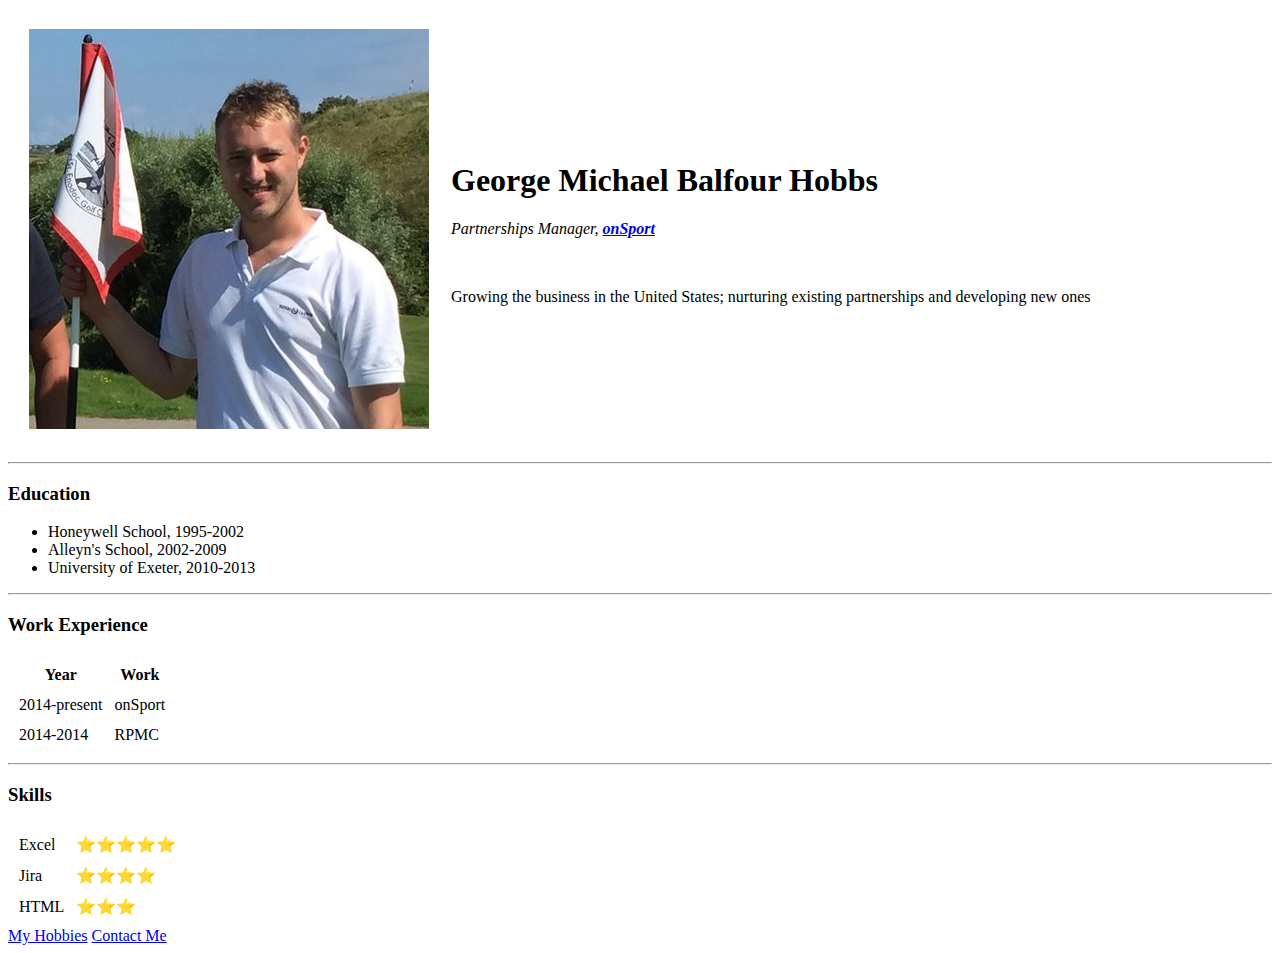
==== index.html @ d2d48ae6 "Add initial cv website files" ====
<!DOCTYPE html>
<html lang="en" dir="ltr">

<head>
  <meta charset="utf-8">
  <title>George Michael Balfour Hobbs</title>
</head>

<body>
  <table cellspacing="20">
    <tr>
      <td>
      <img src="img/ghobbs.jpg" /></td>
      <td><h1>George Michael Balfour Hobbs</h1>
      <p><em>Partnerships Manager, <strong><a href="http://onsport.io" target="_blank">onSport</a></strong></em></p>
      <br />
      <p>Growing the business in the United States; nurturing existing partnerships and developing new ones</p></td>
    </tr>
  </table>

  <hr />
  <h3>Education</h3>
  <ul>
    <li>Honeywell School, 1995-2002</li>
    <li>Alleyn's School, 2002-2009</li>
    <li>University of Exeter, 2010-2013</li>
  </ul>
  <hr />
  <h3>Work Experience</h3>
  <table cellspacing="10">
    <tr>
      <th>Year</th>
      <th>Work</th>
    </tr>
    <tr>
      <td>2014-present</td>
      <td>onSport</td>
    </tr>
    <tr>
      <td>2014-2014</td>
      <td>RPMC</td>
    </tr>
  </table>
  <hr />


  <h3>Skills</h3>

  <table cellspacing="10">
    <tr>
      <td>Excel</td>
      <td>⭐️⭐️⭐️⭐️⭐️</td>
    </tr>
    <tr>
      <td>Jira</td>
      <td>⭐️⭐️⭐️⭐️</td>
    </tr>
    <tr>
      <td>HTML</td>
      <td>⭐️⭐️⭐️</td>
    </tr>
  </table>

  <a href="hobbies.html">My Hobbies</a>
  <a href="contact.html">Contact Me</a>
</body>

</html>
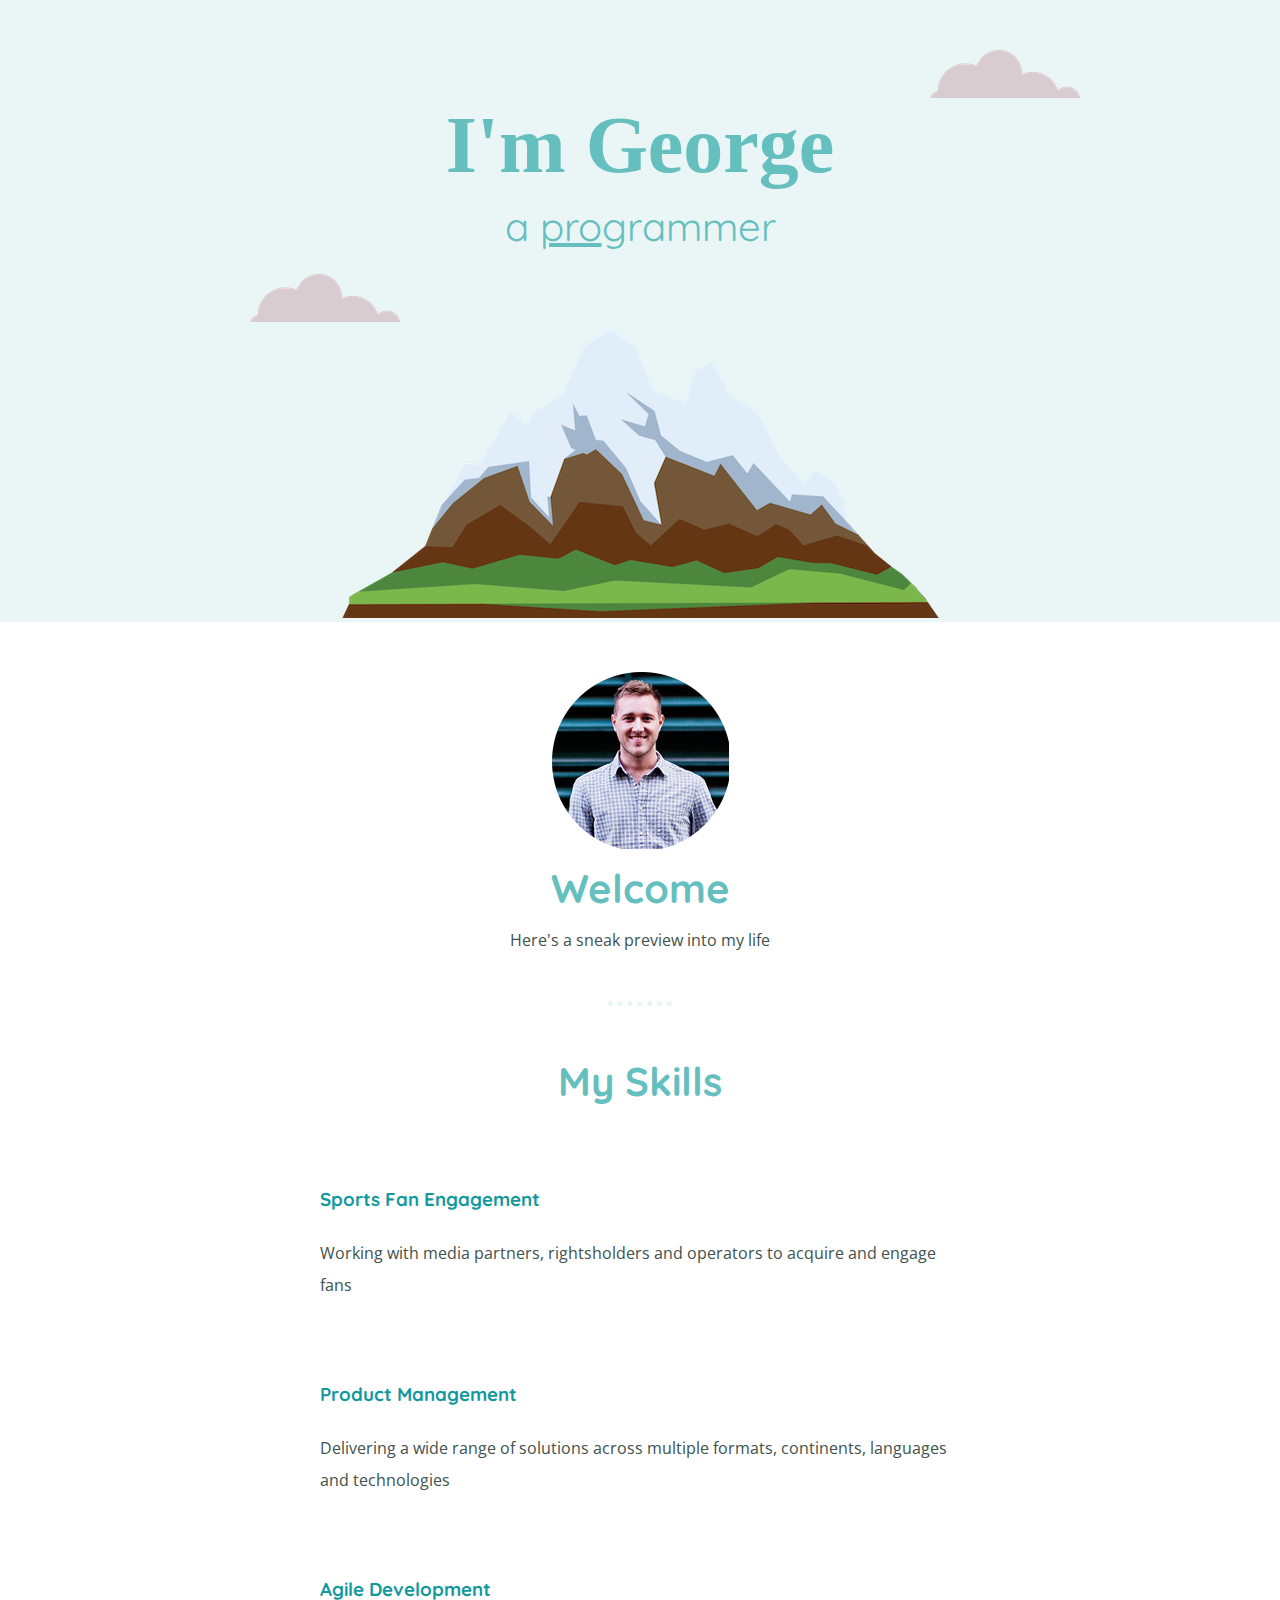
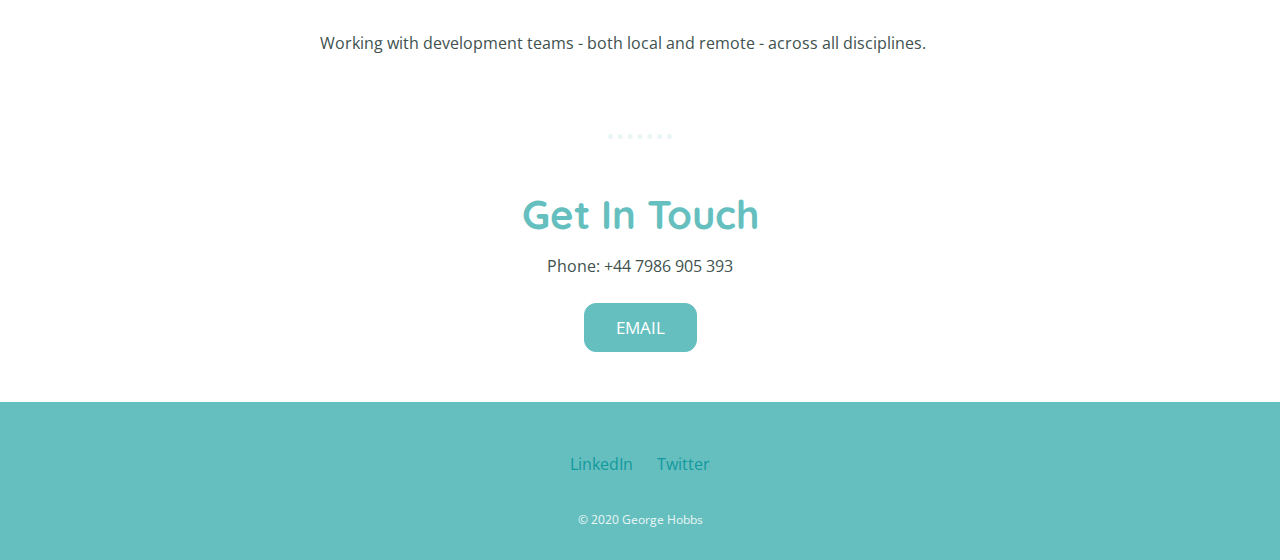
==== commit 6db8f75b: "New CV with css" ====
--- a/index.html
+++ b/index.html
@@ -3,66 +3,64 @@
 
 <head>
   <meta charset="utf-8">
-  <title>George Michael Balfour Hobbs</title>
+  <title>George Hobbs</title>
+  <link rel="stylesheet" type="text/css" href="css/styles.css">
+  <link rel="icon" href="img/gh_favicon.ico">
+  <link href="https://fonts.googleapis.com/css2?family=Open+Sans&family=Permanent+Marker&family=Quicksand&display=swap" rel="stylesheet">
 </head>
 
 <body>
-  <table cellspacing="20">
-    <tr>
-      <td>
-      <img src="img/ghobbs.jpg" /></td>
-      <td><h1>George Michael Balfour Hobbs</h1>
-      <p><em>Partnerships Manager, <strong><a href="http://onsport.io" target="_blank">onSport</a></strong></em></p>
-      <br />
-      <p>Growing the business in the United States; nurturing existing partnerships and developing new ones</p></td>
-    </tr>
-  </table>
 
-  <hr />
-  <h3>Education</h3>
-  <ul>
-    <li>Honeywell School, 1995-2002</li>
-    <li>Alleyn's School, 2002-2009</li>
-    <li>University of Exeter, 2010-2013</li>
-  </ul>
-  <hr />
-  <h3>Work Experience</h3>
-  <table cellspacing="10">
-    <tr>
-      <th>Year</th>
-      <th>Work</th>
-    </tr>
-    <tr>
-      <td>2014-present</td>
-      <td>onSport</td>
-    </tr>
-    <tr>
-      <td>2014-2014</td>
-      <td>RPMC</td>
-    </tr>
-  </table>
-  <hr />
+  <div class="top-container">
+    <img class="top-cloud" src="img/cloud.png" alt="">
+    <h1>I'm George</h1>
+    <h2 class="programmer">a <span class="pro">pro</span>grammer</h2>
+    <img class="bottom-cloud" src="img/cloud.png" alt="">
+    <img src="img/mountain.png" alt="">
+  </div>
+
+  <div class="middle-container">
+    <div class="profile">
+      <img class="gh-image" src="img/gh.png" alt="">
+      <h2>Welcome</h2>
+      <p>Here's a sneak preview into my life</p>
+    </div>
+    <hr>
+    <div class="skills">
+      <h2>My Skills</h2>
+      <div class="skill-row">
+        <img class="scoreboard-icon" src="https://www.flaticon.com/premium-icon/icons/svg/2690/2690327.svg" alt="">
+        <h3>Sports Fan Engagement</h3>
+        <p>Working with media partners, rightsholders and operators to acquire and engage fans</p>
+      </div>
+      <div class="skill-row">
+        <img class="pm-icon" src="https://image.flaticon.com/icons/svg/2699/2699696.svg" alt="">
+          <h3>Product Management</h3>
+          <p>Delivering a wide range of solutions across multiple formats, continents, languages and technologies</p>
+      </div>
+      <div class="skill-row">
+        <img class="agile-icon" src="https://image.flaticon.com/icons/svg/1336/1336791.svg" alt="">
+        <h3>Agile Development</h3>
+        <p>Working with development teams - both local and remote - across all disciplines.</p>
+      </div>
+    </div>
+    <hr>
+    <div class="contact-me">
+      <h2>Get In Touch</h2>
+      <p>Phone: +44 7986 905 393</p>
+      <a class="btn" href="#">EMAIL</a>
+    </div>
+
+  </div>
 
 
-  <h3>Skills</h3>
 
-  <table cellspacing="10">
-    <tr>
-      <td>Excel</td>
-      <td>⭐️⭐️⭐️⭐️⭐️</td>
-    </tr>
-    <tr>
-      <td>Jira</td>
-      <td>⭐️⭐️⭐️⭐️</td>
-    </tr>
-    <tr>
-      <td>HTML</td>
-      <td>⭐️⭐️⭐️</td>
-    </tr>
-  </table>
+  <div class="bottom-container">
+    <p><a class="footer-link" href="https://www.linkedin.com/in/george-hobbs-475a687b/">LinkedIn</a> <a class="footer-link" href="https://twitter.com/GeorgeMBHobbs">Twitter</a></p>
+    <p class="copyright">© 2020 George Hobbs</p>
+  </div>
 
-  <a href="hobbies.html">My Hobbies</a>
-  <a href="contact.html">Contact Me</a>
+
 </body>
 
 </html>
--- a/css/styles.css
+++ b/css/styles.css
@@ -0,0 +1,141 @@
+body {
+  margin: 0;
+  text-align: center;
+}
+
+h1 {
+  margin: 0 auto 0 auto;
+  font-family: 'Permanent Marker', cursive;
+  font-size: 5rem;
+  color: #66BFBF;
+}
+
+h2 {
+  font-family: 'Quicksand', sans-serif;
+  font-size: 2.5rem;
+  margin: 10px auto;
+  color: #66BFBF;
+}
+
+h3 {
+  font-family: 'Quicksand', sans-serif;
+  color: #11999E;
+}
+
+p {
+  font-family: 'Open Sans', sans-serif;
+  color: #40514E;
+}
+
+a {
+  color: #11999E;
+  margin: auto 10px;
+  text-decoration: none;
+}
+
+a:hover {
+  color: #eaf6f6;
+}
+
+hr {
+  border-style: dotted none none none;
+  border-width: 5px;
+  border-color: #EAF6F6;
+  width: 5%;
+  margin: 50px auto;
+}
+
+.top-container {
+  background-color: #EAF6F6;
+  position: relative;
+  padding-top: 100px;
+}
+
+.middle-container {
+  margin: 50px auto;
+}
+
+.bottom-container {
+  background-color: #66BFBF;
+  padding: 35px 0 20px;
+}
+
+.pro {
+  text-decoration: underline;
+}
+
+.programmer {
+  font-weight: normal;
+}
+
+.top-cloud {
+  position: absolute;
+  right: 200px;
+  top: 50px;
+}
+
+.bottom-cloud {
+  position: absolute;
+  left: 250px;
+  bottom: 300px;
+}
+
+.skill-row {
+  width: 50%;
+  margin: 75px auto;
+  text-align: left;
+  line-height: 2;
+}
+
+
+.scoreboard-icon {
+width: 25%;
+float: left;
+margin-right: 30px;
+}
+
+.pm-icon {
+width: 25%;
+float: right;
+margin-left: 30px;
+
+}
+
+.agile-icon {
+width: 25%;
+float: left;
+margin-right: 30px;
+
+}
+
+.footer-link {
+  color: #11999E;
+}
+
+.copyright {
+  color: #EAF6F6;
+  font-size: 0.75rem;
+  padding: 20px 0 0;
+}
+
+.btn {
+	background-color:#66bfbf;
+	border-radius:12px;
+	border:1px solid #66bfbf;
+	display:inline-block;
+	cursor:pointer;
+	color:#ffffff;
+	font-family: 'Open Sans', sans-serif;
+	font-size:17px;
+	padding:12px 31px;
+	text-decoration:none;
+  margin-top: 10px;
+}
+.btn:hover {
+	background-color:#30e3cb;
+	border:1px solid #30e3cb;
+}
+.btn:active {
+	position:relative;
+	top:1px;
+}
